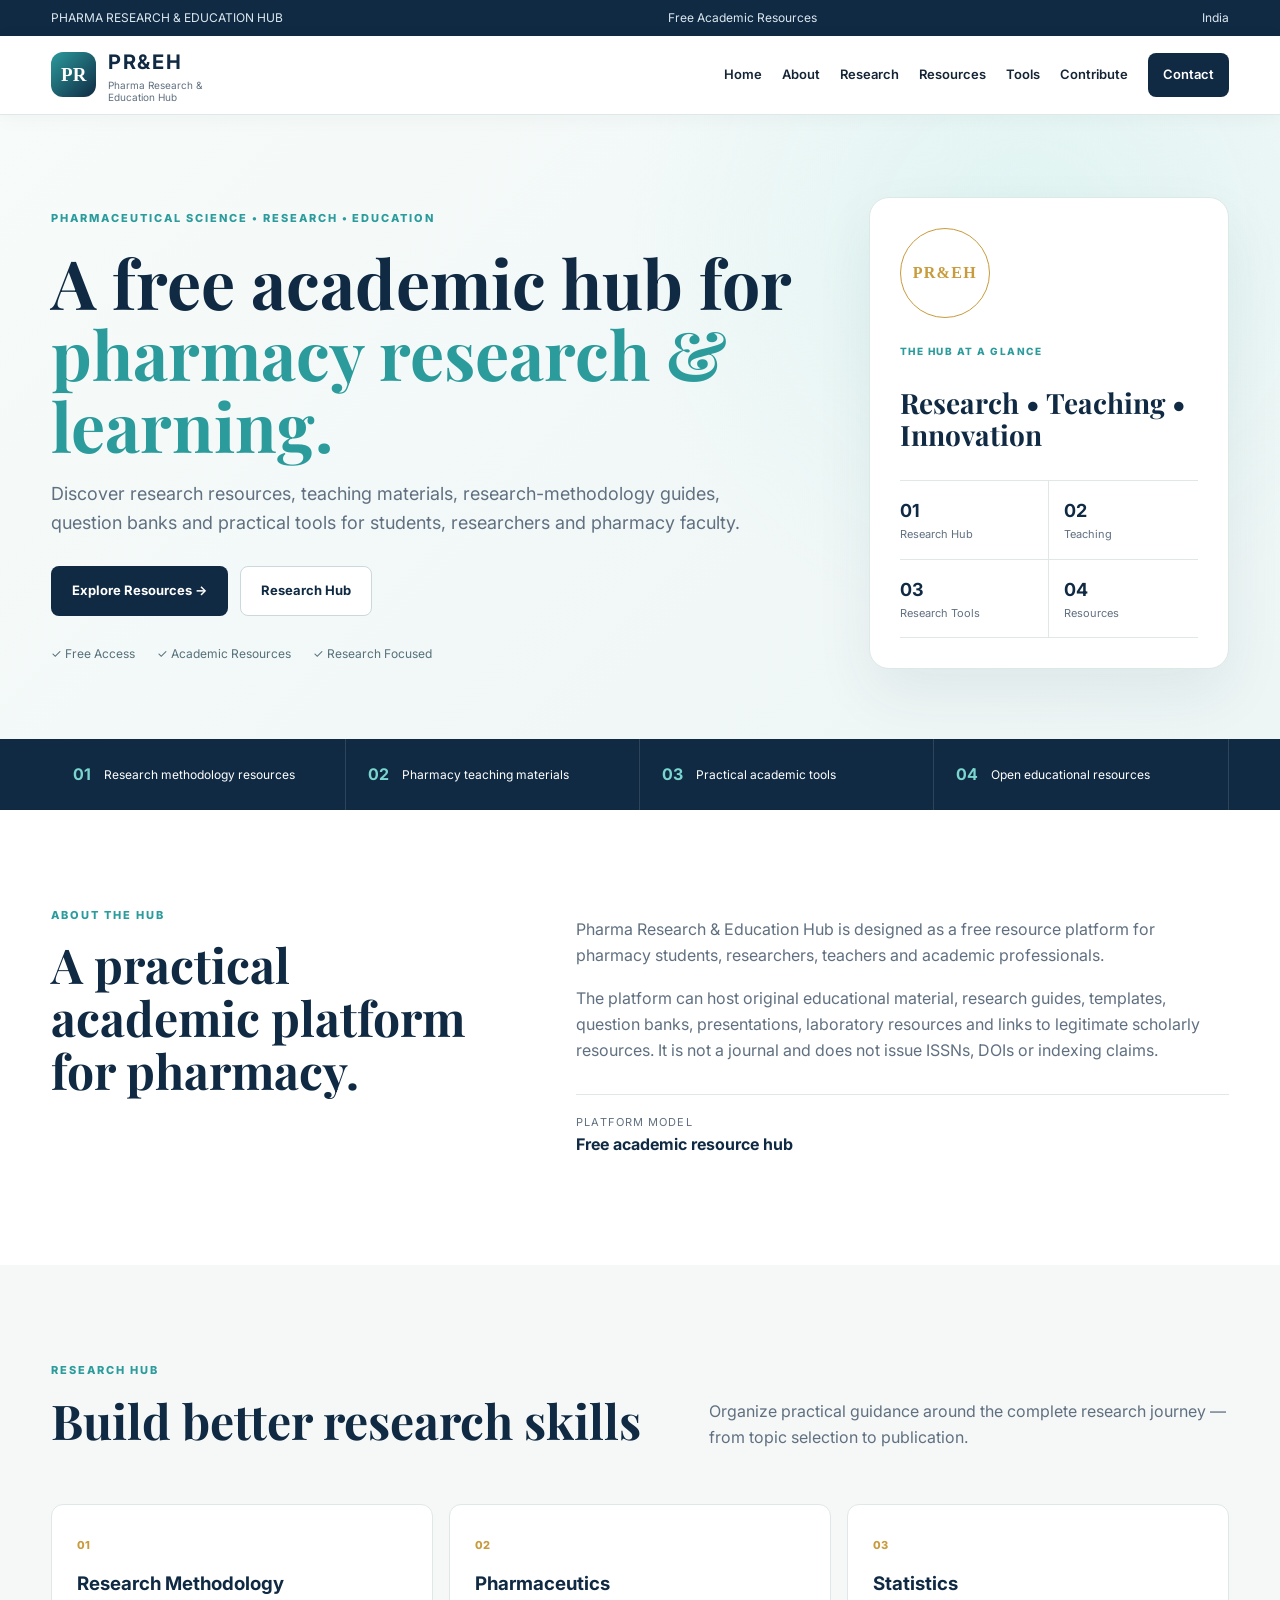
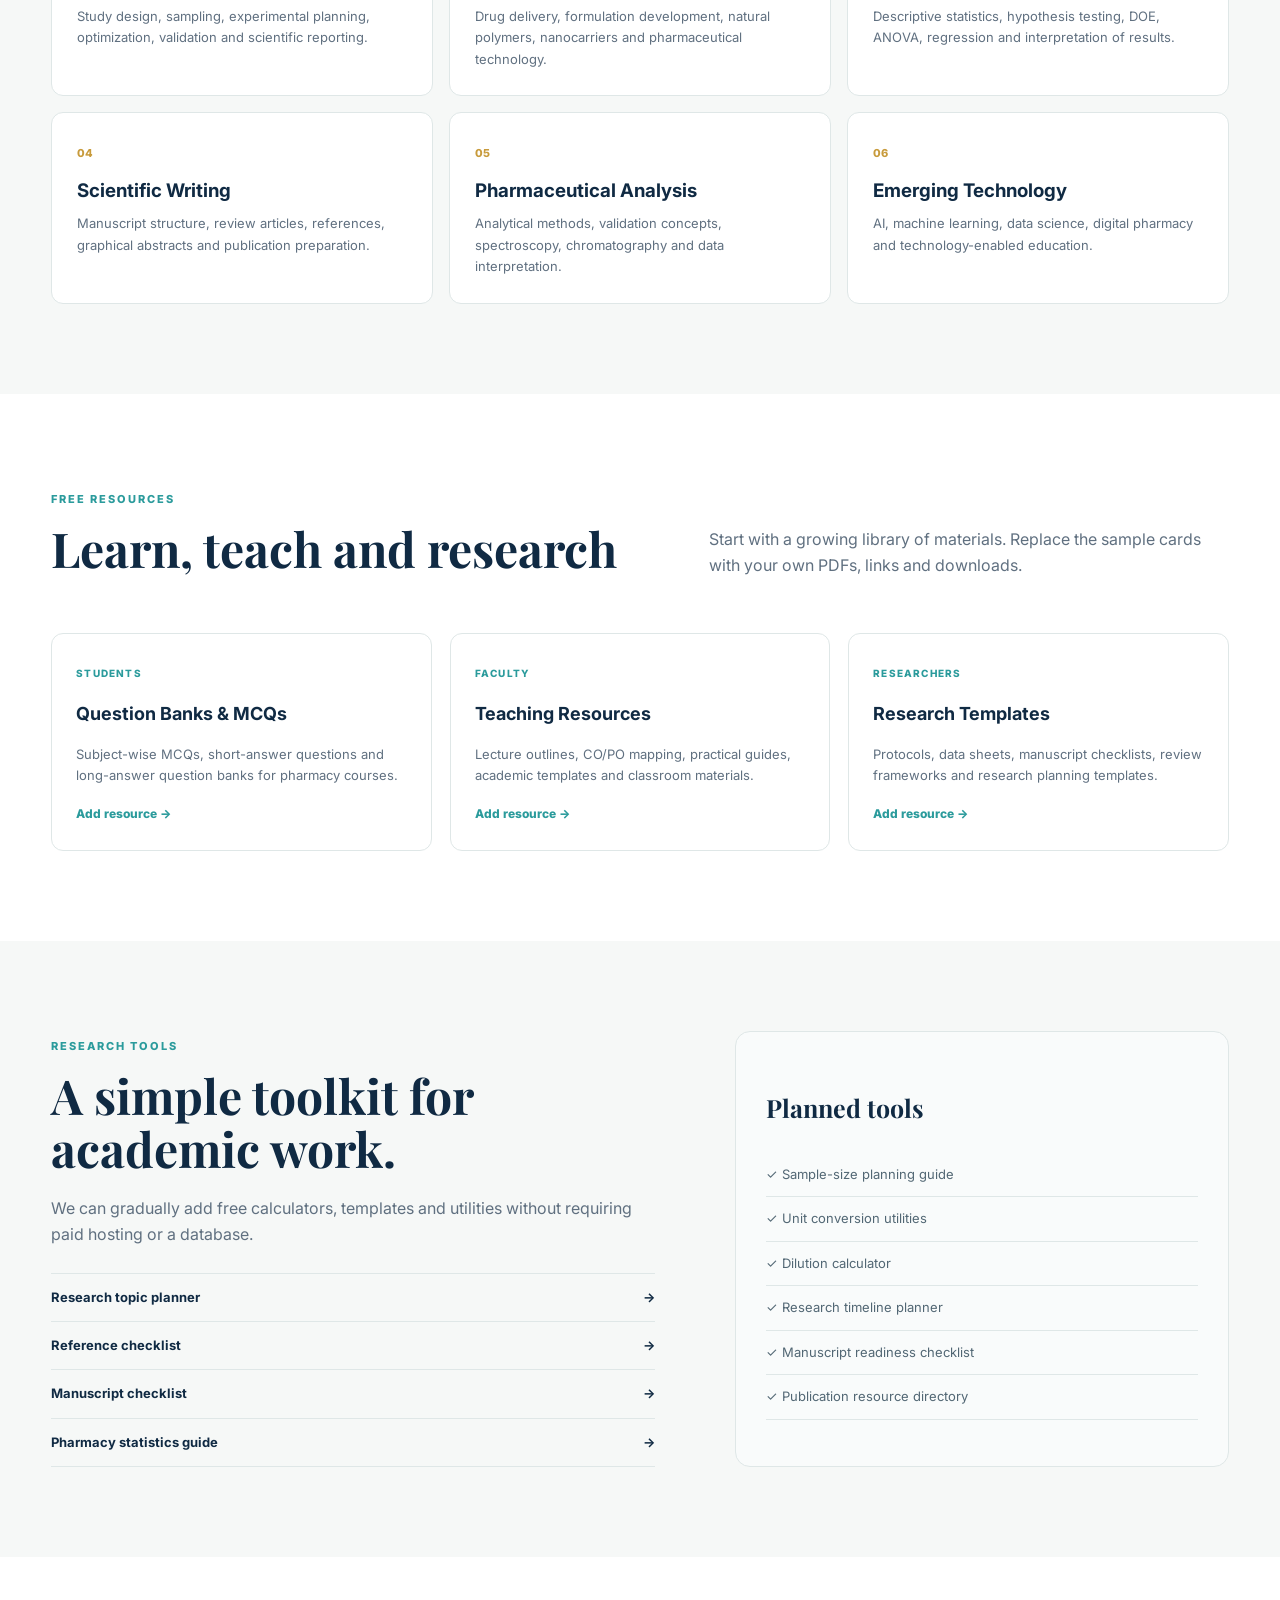
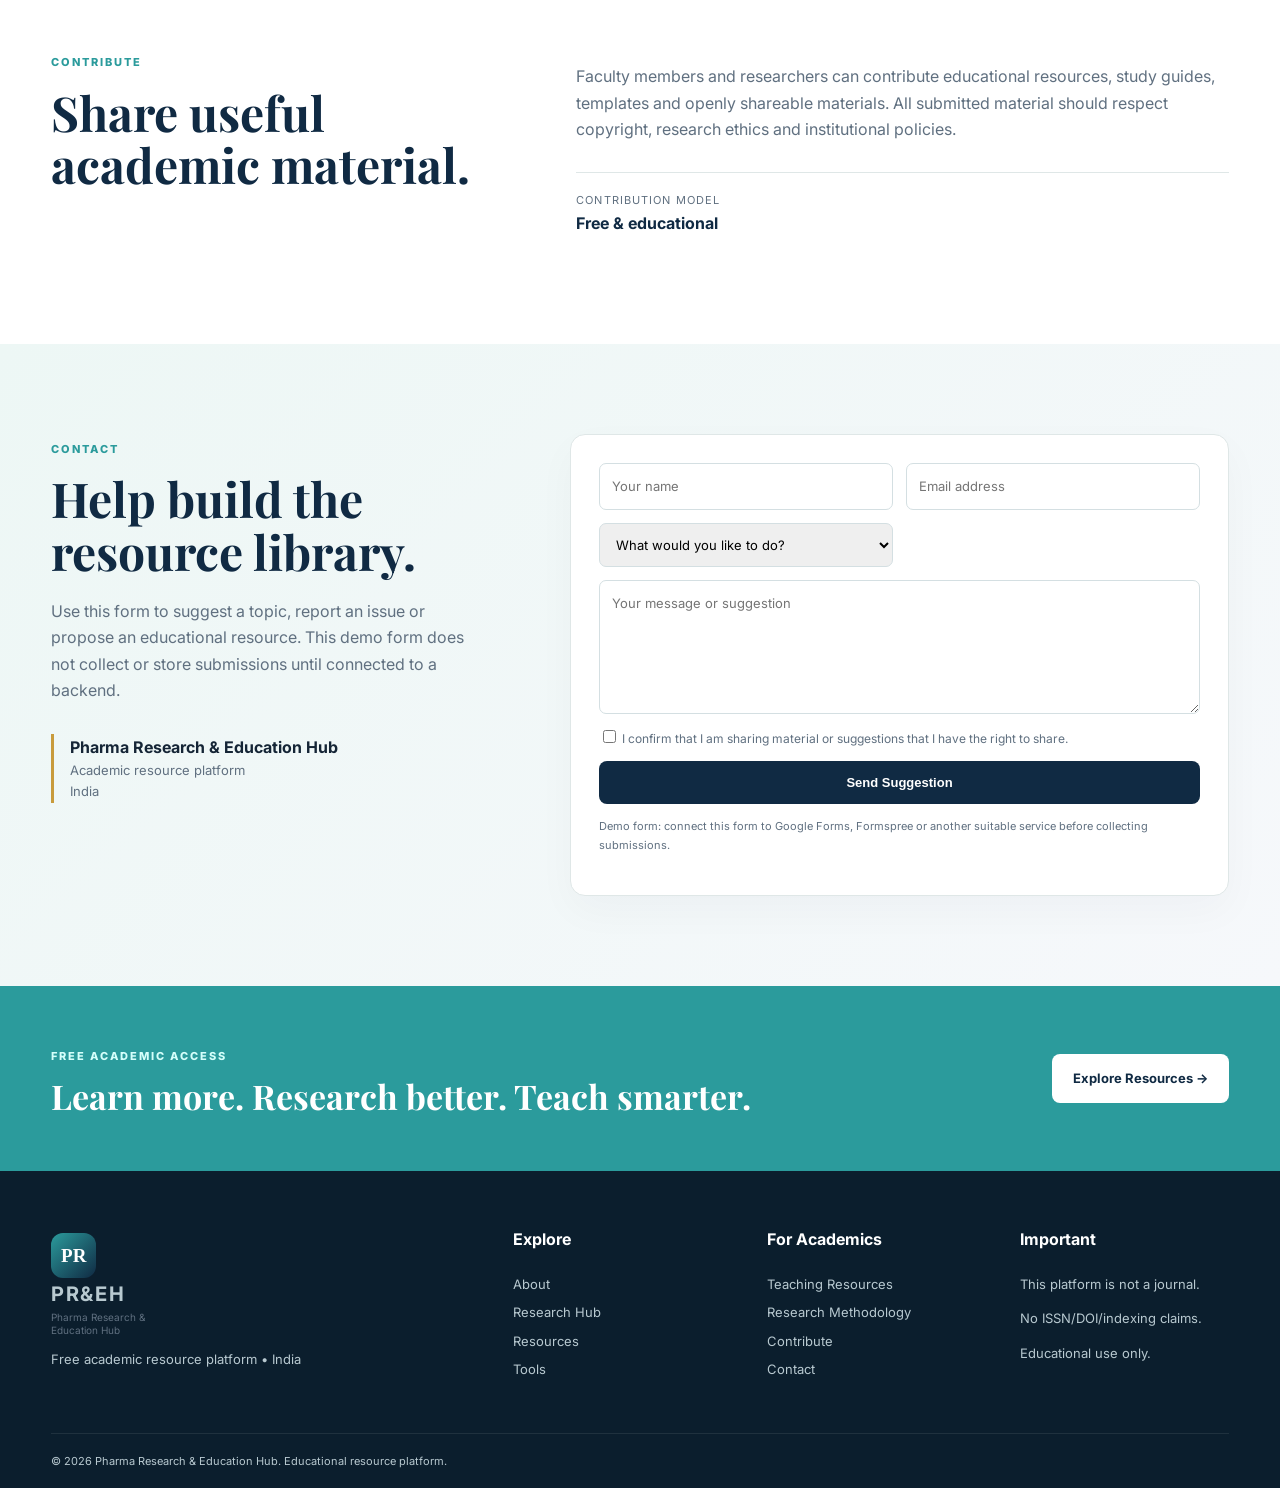
==== index.html @ 1d6e542a "Add files via upload" ====
<!DOCTYPE html>
<html lang="en">
<head>
<meta charset="UTF-8"><meta name="viewport" content="width=device-width, initial-scale=1.0">
<meta name="description" content="Pharma Research & Education Hub — a free academic resource platform for pharmaceutical sciences, research methodology, teaching resources and scholarly learning.">
<title>Pharma Research & Education Hub</title>
<link rel="preconnect" href="https://fonts.googleapis.com"><link rel="preconnect" href="https://fonts.gstatic.com" crossorigin>
<link href="https://fonts.googleapis.com/css2?family=Inter:wght@400;500;600;700&family=Playfair+Display:wght@600;700&display=swap" rel="stylesheet"><link rel="stylesheet" href="styles.css">
</head>
<body>
<div class="topbar"><div class="container topbar-inner"><span>PHARMA RESEARCH & EDUCATION HUB</span><span>Free Academic Resources</span><span>India</span></div></div>
<header class="header"><div class="container nav-wrap"><a class="brand" href="#home"><div class="brand-mark">PR</div><div><strong>PR&amp;EH</strong><small>Pharma Research &amp;<br>Education Hub</small></div></a><button class="menu" aria-label="Toggle navigation">☰</button>
<nav><a href="#home">Home</a><a href="#about">About</a><a href="#research">Research</a><a href="#resources">Resources</a><a href="#tools">Tools</a><a href="#contribute">Contribute</a><a class="nav-submit" href="#contact">Contact</a></nav></div></header>
<main id="home">
<section class="hero"><div class="container hero-grid"><div><span class="eyebrow">PHARMACEUTICAL SCIENCE • RESEARCH • EDUCATION</span><h1>A free academic hub for <em>pharmacy research &amp; learning.</em></h1><p class="lead">Discover research resources, teaching materials, research-methodology guides, question banks and practical tools for students, researchers and pharmacy faculty.</p><div class="hero-actions"><a class="btn primary" href="#resources">Explore Resources →</a><a class="btn secondary" href="#research">Research Hub</a></div><div class="hero-meta"><span>✓ Free Access</span><span>✓ Academic Resources</span><span>✓ Research Focused</span></div></div><div class="hero-card"><div class="seal">PR&amp;EH</div><p class="card-kicker">THE HUB AT A GLANCE</p><h3>Research • Teaching • Innovation</h3><div class="stats"><div><b>01</b><span>Research Hub</span></div><div><b>02</b><span>Teaching</span></div><div><b>03</b><span>Research Tools</span></div><div><b>04</b><span>Resources</span></div></div></div></div></section>
<section class="trust"><div class="container trust-grid"><div><b>01</b><span>Research methodology resources</span></div><div><b>02</b><span>Pharmacy teaching materials</span></div><div><b>03</b><span>Practical academic tools</span></div><div><b>04</b><span>Open educational resources</span></div></div></section>
<section id="about" class="section"><div class="container two-col"><div><span class="eyebrow">ABOUT THE HUB</span><h2>A practical academic platform for pharmacy.</h2></div><div><p>Pharma Research &amp; Education Hub is designed as a free resource platform for pharmacy students, researchers, teachers and academic professionals.</p><p>The platform can host original educational material, research guides, templates, question banks, presentations, laboratory resources and links to legitimate scholarly resources. It is not a journal and does not issue ISSNs, DOIs or indexing claims.</p><div class="publisher"><span>Platform model</span><strong>Free academic resource hub</strong></div></div></div></section>
<section id="research" class="section alt"><div class="container"><div class="section-head"><div><span class="eyebrow">RESEARCH HUB</span><h2>Build better research skills</h2></div><p>Organize practical guidance around the complete research journey — from topic selection to publication.</p></div><div class="cards">
<div class="topic"><span>01</span><h3>Research Methodology</h3><p>Study design, sampling, experimental planning, optimization, validation and scientific reporting.</p></div>
<div class="topic"><span>02</span><h3>Pharmaceutics</h3><p>Drug delivery, formulation development, natural polymers, nanocarriers and pharmaceutical technology.</p></div>
<div class="topic"><span>03</span><h3>Statistics</h3><p>Descriptive statistics, hypothesis testing, DOE, ANOVA, regression and interpretation of results.</p></div>
<div class="topic"><span>04</span><h3>Scientific Writing</h3><p>Manuscript structure, review articles, references, graphical abstracts and publication preparation.</p></div>
<div class="topic"><span>05</span><h3>Pharmaceutical Analysis</h3><p>Analytical methods, validation concepts, spectroscopy, chromatography and data interpretation.</p></div>
<div class="topic"><span>06</span><h3>Emerging Technology</h3><p>AI, machine learning, data science, digital pharmacy and technology-enabled education.</p></div>
</div></div></section>
<section id="resources" class="section"><div class="container"><div class="section-head"><div><span class="eyebrow">FREE RESOURCES</span><h2>Learn, teach and research</h2></div><p>Start with a growing library of materials. Replace the sample cards with your own PDFs, links and downloads.</p></div><div class="article-list resource-list">
<article><span>STUDENTS</span><h3>Question Banks &amp; MCQs</h3><p>Subject-wise MCQs, short-answer questions and long-answer question banks for pharmacy courses.</p><a href="#contact">Add resource →</a></article>
<article><span>FACULTY</span><h3>Teaching Resources</h3><p>Lecture outlines, CO/PO mapping, practical guides, academic templates and classroom materials.</p><a href="#contact">Add resource →</a></article>
<article><span>RESEARCHERS</span><h3>Research Templates</h3><p>Protocols, data sheets, manuscript checklists, review frameworks and research planning templates.</p><a href="#contact">Add resource →</a></article>
</div></div></section>
<section id="tools" class="section alt"><div class="container author-grid"><div><span class="eyebrow">RESEARCH TOOLS</span><h2>A simple toolkit for academic work.</h2><p>We can gradually add free calculators, templates and utilities without requiring paid hosting or a database.</p><div class="author-links"><a href="#">Research topic planner <span>→</span></a><a href="#">Reference checklist <span>→</span></a><a href="#">Manuscript checklist <span>→</span></a><a href="#">Pharmacy statistics guide <span>→</span></a></div></div><div class="check-card"><h3>Planned tools</h3><label>✓ Sample-size planning guide</label><label>✓ Unit conversion utilities</label><label>✓ Dilution calculator</label><label>✓ Research timeline planner</label><label>✓ Manuscript readiness checklist</label><label>✓ Publication resource directory</label></div></div></section>
<section id="contribute" class="section"><div class="container two-col"><div><span class="eyebrow">CONTRIBUTE</span><h2>Share useful academic material.</h2></div><div><p>Faculty members and researchers can contribute educational resources, study guides, templates and openly shareable materials. All submitted material should respect copyright, research ethics and institutional policies.</p><div class="publisher"><span>Contribution model</span><strong>Free &amp; educational</strong></div></div></div></section>
<section id="contact" class="section submit"><div class="container submit-grid"><div><span class="eyebrow">CONTACT</span><h2>Help build the resource library.</h2><p>Use this form to suggest a topic, report an issue or propose an educational resource. This demo form does not collect or store submissions until connected to a backend.</p><div class="contact-mini"><b>Pharma Research &amp; Education Hub</b><span>Academic resource platform</span><span>India</span></div></div><form id="submissionForm"><input required name="name" placeholder="Your name"><input required type="email" name="email" placeholder="Email address"><select required name="type"><option value="">What would you like to do?</option><option>Suggest a resource</option><option>Suggest a research topic</option><option>Report an issue</option><option>Suggest a tool</option><option>Other</option></select><textarea required name="message" rows="5" placeholder="Your message or suggestion"></textarea><label class="consent"><input required type="checkbox"> I confirm that I am sharing material or suggestions that I have the right to share.</label><button class="btn primary" type="submit">Send Suggestion</button><p class="form-note">Demo form: connect this form to Google Forms, Formspree or another suitable service before collecting submissions.</p><div id="formMessage"></div></form></div></section>
<section class="cta"><div class="container cta-inner"><div><span class="eyebrow">FREE ACADEMIC ACCESS</span><h2>Learn more. Research better. Teach smarter.</h2></div><a class="btn light" href="#resources">Explore Resources →</a></div></section>
</main>
<footer><div class="container footer-grid"><div><a class="brand footer-brand" href="#home"><div class="brand-mark">PR</div><div><strong>PR&amp;EH</strong><small>Pharma Research &amp;<br>Education Hub</small></div></a><p>Free academic resource platform • India</p></div><div><h4>Explore</h4><a href="#about">About</a><a href="#research">Research Hub</a><a href="#resources">Resources</a><a href="#tools">Tools</a></div><div><h4>For Academics</h4><a href="#resources">Teaching Resources</a><a href="#research">Research Methodology</a><a href="#contribute">Contribute</a><a href="#contact">Contact</a></div><div><h4>Important</h4><p>This platform is not a journal.</p><p>No ISSN/DOI/indexing claims.</p><p>Educational use only.</p></div></div><div class="container copyright">© 2026 Pharma Research &amp; Education Hub. Educational resource platform.</div></footer>
<script src="script.js"></script></body></html>
---- styles.css ----
:root{--navy:#102a43;--blue:#176b87;--teal:#2b9b9c;--gold:#c89b3c;--cream:#f6f8f7;--ink:#152536;--muted:#607080;--white:#fff;--line:#dfe7e7}*{box-sizing:border-box}html{scroll-behavior:smooth}body{margin:0;color:var(--ink);font-family:Inter,Arial,sans-serif;line-height:1.65;background:#fff}.container{width:min(1180px,92%);margin:auto}.topbar{background:var(--navy);color:#dbe8ef;font-size:12px}.topbar-inner{display:flex;justify-content:space-between;gap:20px;padding:8px 0}.header{position:sticky;top:0;z-index:20;background:#fff;border-bottom:1px solid var(--line);box-shadow:0 3px 20px #0b253d0a}.nav-wrap{min-height:78px;display:flex;align-items:center;justify-content:space-between;gap:20px}.brand{display:flex;gap:12px;align-items:center;text-decoration:none;color:var(--navy)}.brand-mark{width:45px;height:45px;border-radius:12px;background:linear-gradient(135deg,var(--teal),var(--navy));display:grid;place-items:center;color:#fff;font-family:Georgia;font-weight:700;font-size:19px}.brand strong{display:block;font-size:20px;letter-spacing:.08em}.brand small{display:block;font-size:10px;line-height:1.25;color:var(--muted)}nav{display:flex;align-items:center;gap:20px}nav a{color:var(--ink);text-decoration:none;font-size:13px;font-weight:600}nav a:hover{color:var(--teal)}.nav-submit{background:var(--navy);color:#fff!important;padding:11px 15px;border-radius:8px}.menu{display:none;border:0;background:none;font-size:26px}.hero{background:radial-gradient(circle at 80% 20%,#dff4f2,transparent 35%),linear-gradient(135deg,#f7fbfa,#edf5f5);padding:82px 0 70px}.hero-grid{display:grid;grid-template-columns:1.35fr .65fr;gap:70px;align-items:center}.eyebrow{font-size:11px;letter-spacing:.18em;color:var(--teal);font-weight:800}.hero h1{font:700 clamp(42px,5.3vw,70px)/1.05 'Playfair Display',serif;color:var(--navy);margin:18px 0}.hero h1 em{color:var(--teal);font-style:normal}.lead{font-size:18px;color:var(--muted);max-width:720px}.hero-actions{display:flex;gap:12px;flex-wrap:wrap;margin:28px 0}.btn{display:inline-flex;justify-content:center;align-items:center;padding:13px 20px;border-radius:8px;text-decoration:none;border:1px solid transparent;font-weight:700;font-size:13px;cursor:pointer}.primary{background:var(--navy);color:#fff}.secondary{background:#fff;color:var(--navy);border-color:#cbd9dc}.light{background:#fff;color:var(--navy)}.hero-meta{display:flex;gap:22px;color:#55707a;font-size:12px;flex-wrap:wrap}.hero-card{background:#fff;border:1px solid #dce9e7;border-radius:20px;padding:30px;box-shadow:0 25px 60px #10354b12}.seal{width:90px;height:90px;border:1px solid var(--gold);border-radius:50%;display:grid;place-items:center;margin-bottom:25px;color:var(--gold);font-family:Georgia;font-weight:bold;letter-spacing:.08em}.card-kicker{font-size:10px;letter-spacing:.15em;color:var(--teal);font-weight:800}.hero-card h3{font:700 28px/1.15 'Playfair Display',serif;color:var(--navy)}.stats{display:grid;grid-template-columns:1fr 1fr;border-top:1px solid var(--line);margin-top:25px}.stats div{padding:15px 0;border-bottom:1px solid var(--line)}.stats div:nth-child(odd){border-right:1px solid var(--line);padding-right:10px}.stats div:nth-child(even){padding-left:15px}.stats b,.stats span{display:block}.stats b{font-size:18px;color:var(--navy)}.stats span{font-size:11px;color:var(--muted)}.trust{background:var(--navy);color:#fff}.trust-grid{display:grid;grid-template-columns:repeat(4,1fr)}.trust-grid div{padding:22px;border-right:1px solid #ffffff20;display:flex;gap:13px;align-items:center}.trust-grid b{color:#79d5cd}.trust-grid span{font-size:12px}.section{padding:90px 0}.alt{background:var(--cream)}.two-col{display:grid;grid-template-columns:.8fr 1.2fr;gap:90px}.section h2{font:700 clamp(32px,4vw,48px)/1.1 'Playfair Display',serif;color:var(--navy);margin:12px 0 20px}.section p{color:var(--muted)}.publisher{margin-top:30px;padding:18px 0;border-top:1px solid var(--line);display:flex;flex-direction:column}.publisher span{font-size:11px;color:var(--muted);text-transform:uppercase;letter-spacing:.1em}.publisher strong{color:var(--navy)}.section-head{display:flex;justify-content:space-between;align-items:end;gap:40px;margin-bottom:38px}.section-head>p{max-width:520px}.cards{display:grid;grid-template-columns:repeat(3,1fr);gap:16px}.topic{background:#fff;border:1px solid var(--line);padding:25px;border-radius:12px;transition:.2s}.topic:hover{transform:translateY(-3px);box-shadow:0 12px 30px #0b253d0c}.topic span{font-size:11px;color:var(--gold);font-weight:800}.topic h3{margin:12px 0 6px;color:var(--navy)}.topic p{font-size:13px;margin:0}.text-link{color:var(--teal);font-weight:700;text-decoration:none;font-size:13px}.issue-banner{background:linear-gradient(115deg,var(--navy),#1d5267);color:#fff;border-radius:16px;padding:34px;display:flex;justify-content:space-between;gap:30px;align-items:center}.issue-banner h3{font:700 28px/1.2 'Playfair Display',serif;margin:10px 0}.issue-banner p{color:#d3e0e4;margin:0}.issue-label{font-size:10px;letter-spacing:.16em;color:#85d6cf;font-weight:800}.article-list{display:grid;grid-template-columns:repeat(3,1fr);gap:18px;margin-top:20px}.article-list article{border:1px solid var(--line);border-radius:12px;padding:24px}.article-list article>span,.person>div>span{font-size:10px;color:var(--teal);font-weight:800;letter-spacing:.12em}.article-list h3{color:var(--navy);font-size:18px;line-height:1.3}.article-list p{font-size:13px}.article-list a{color:var(--teal);font-size:12px;font-weight:800;text-decoration:none}.board{display:grid;grid-template-columns:2fr 1fr 1fr;gap:16px}.person{background:#fff;border:1px solid var(--line);padding:25px;border-radius:12px;display:flex;gap:18px}.featured{background:var(--navy);color:#fff}.person h3{margin:7px 0 2px;color:var(--navy)}.featured h3{color:#fff}.person p{font-size:12px;margin:2px 0}.featured p{color:#c9dbe1}.muted{opacity:.8}.avatar{min-width:60px;height:60px;border-radius:50%;background:linear-gradient(135deg,var(--teal),var(--gold));display:grid;place-items:center;color:#fff;font-weight:800}.avatar.small{min-width:45px;height:45px;font-size:12px}.author-grid{display:grid;grid-template-columns:1.1fr .9fr;gap:80px}.author-links{margin-top:25px;border-top:1px solid var(--line)}.author-links a{display:flex;justify-content:space-between;padding:13px 0;border-bottom:1px solid var(--line);text-decoration:none;color:var(--navy);font-weight:700;font-size:13px}.check-card{border:1px solid var(--line);border-radius:15px;padding:30px;background:#f9fbfb}.check-card h3{font-family:'Playfair Display',serif;color:var(--navy);font-size:25px}.check-card label{display:block;border-bottom:1px solid var(--line);padding:11px 0;font-size:13px;color:#526774}.submit{background:linear-gradient(135deg,#edf7f5,#f6f8fb)}.submit-grid{display:grid;grid-template-columns:.8fr 1.2fr;gap:80px}.contact-mini{border-left:3px solid var(--gold);padding-left:16px;display:flex;flex-direction:column;margin-top:30px}.contact-mini span{color:var(--muted);font-size:13px}.submit form{background:#fff;padding:28px;border:1px solid var(--line);border-radius:15px;display:grid;grid-template-columns:1fr 1fr;gap:13px;box-shadow:0 15px 40px #0b253d08}.submit input,.submit select,.submit textarea{width:100%;border:1px solid #d4dfe2;border-radius:7px;padding:12px;font:inherit;font-size:13px}.submit textarea,.submit input[type=file],.consent,.submit form button,.form-note,#formMessage{grid-column:1/-1}.consent{font-size:12px;color:var(--muted)}.consent input{width:auto}.form-note{font-size:11px;color:#7c8b93;margin:0}.policy-grid{display:grid;grid-template-columns:1fr 1fr;gap:12px}details{background:#fff;border:1px solid var(--line);border-radius:9px;padding:18px}summary{font-weight:700;color:var(--navy);cursor:pointer}details p{font-size:13px;margin-bottom:0}.cta{background:var(--teal);color:#fff;padding:55px 0}.cta-inner{display:flex;justify-content:space-between;align-items:center;gap:30px}.cta h2{font:700 34px/1.15 'Playfair Display',serif;max-width:700px;margin:10px 0 0}.cta .eyebrow{color:#d5fffb}footer{background:#0b1e2d;color:#b8c9d0;padding:55px 0 0}.footer-grid{display:grid;grid-template-columns:2fr 1fr 1fr 1fr;gap:45px;padding-bottom:45px}.footer-brand{color:#fff}.footer-grid h4{color:#fff;margin-top:0}.footer-grid a{display:block;color:#b8c9d0;text-decoration:none;font-size:13px;margin:7px 0}.footer-grid p{font-size:13px}.copyright{border-top:1px solid #ffffff15;padding:18px 0;font-size:11px}.hidden{display:none}@media(max-width:900px){nav{display:none}.menu{display:block}.nav-wrap.open nav{display:flex;position:absolute;top:78px;left:0;right:0;background:#fff;flex-direction:column;padding:20px;border-bottom:1px solid var(--line)}.hero-grid,.two-col,.author-grid,.submit-grid{grid-template-columns:1fr;gap:40px}.cards,.article-list{grid-template-columns:1fr 1fr}.board{grid-template-columns:1fr}.trust-grid{grid-template-columns:1fr 1fr}.footer-grid{grid-template-columns:1fr 1fr}.section-head{align-items:start;flex-direction:column}}@media(max-width:600px){.topbar-inner{display:none}.hero{padding:55px 0}.cards,.article-list,.policy-grid,.trust-grid,.footer-grid{grid-template-columns:1fr}.hero h1{font-size:42px}.section{padding:60px 0}.issue-banner,.cta-inner{flex-direction:column;align-items:flex-start}.submit form{grid-template-columns:1fr}.submit textarea,.submit input[type=file],.consent,.submit form button,.form-note,#formMessage{grid-column:1}.brand small{font-size:8px}}
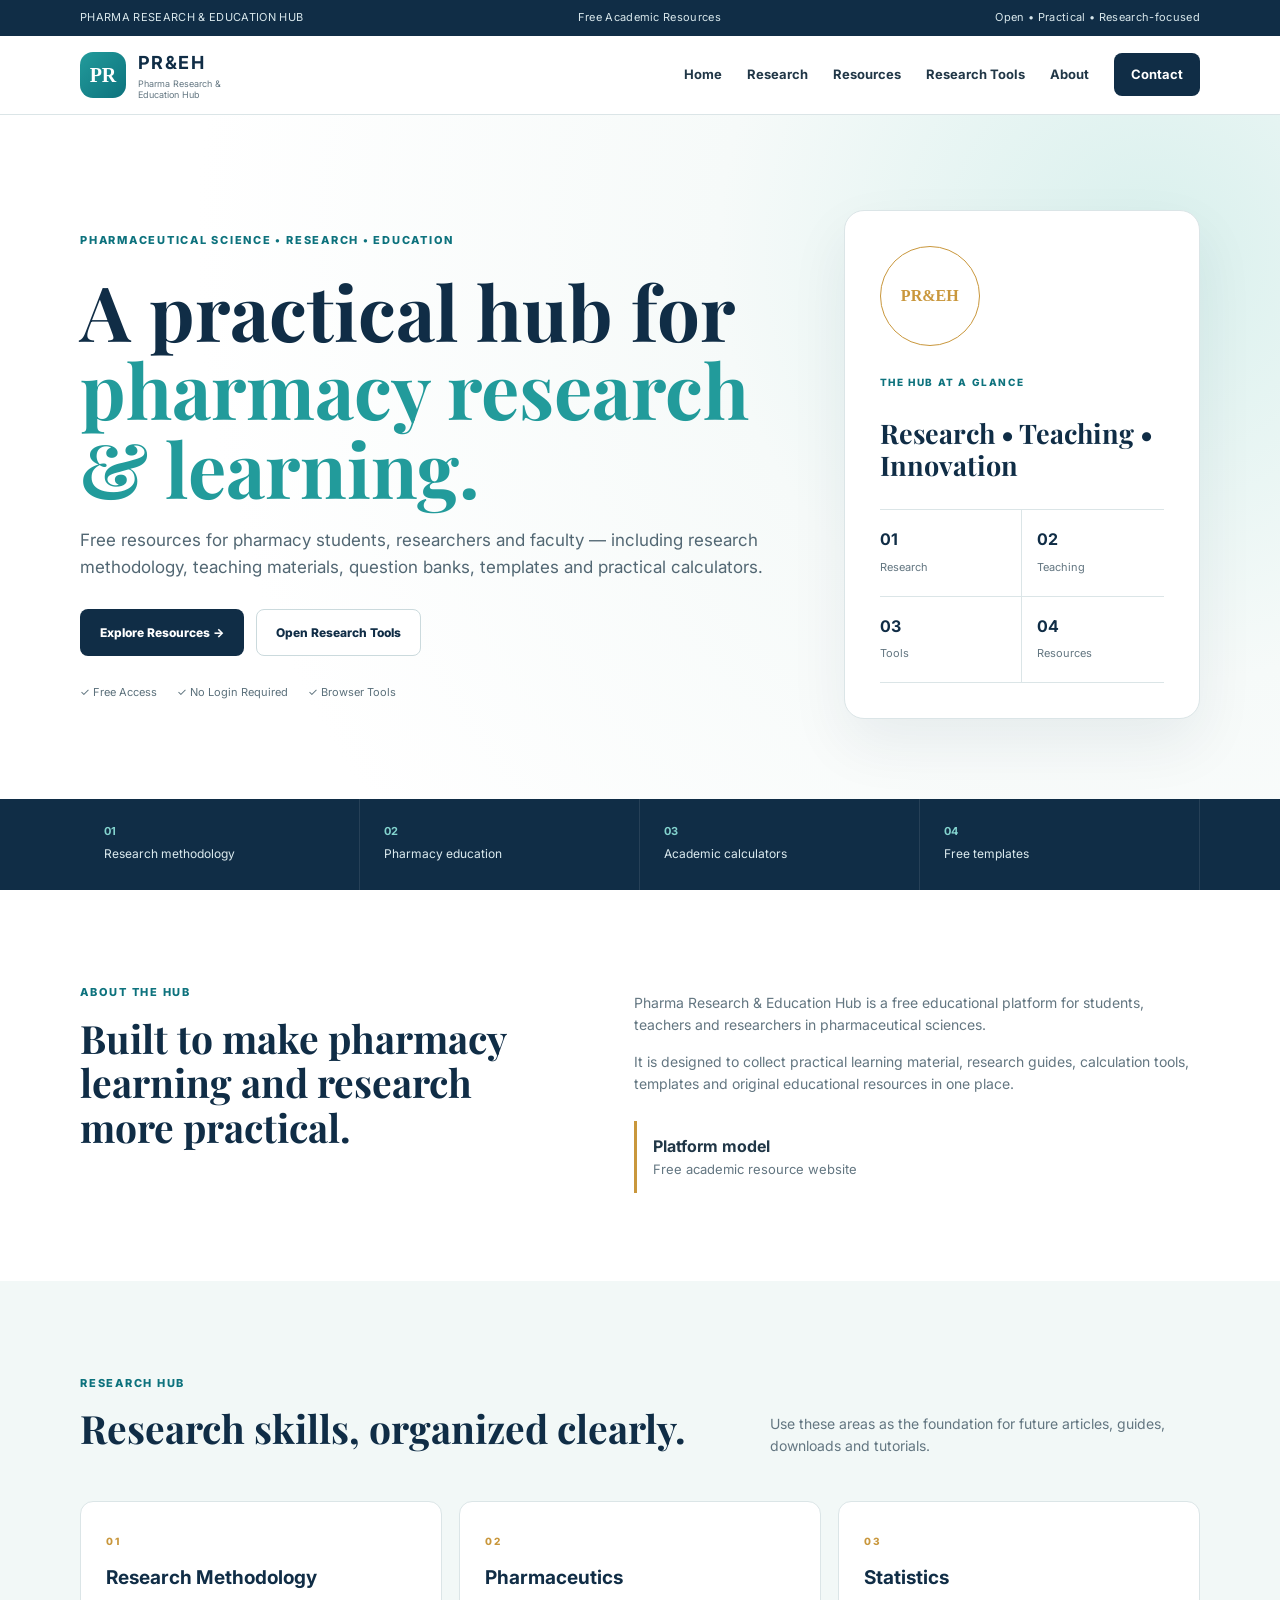
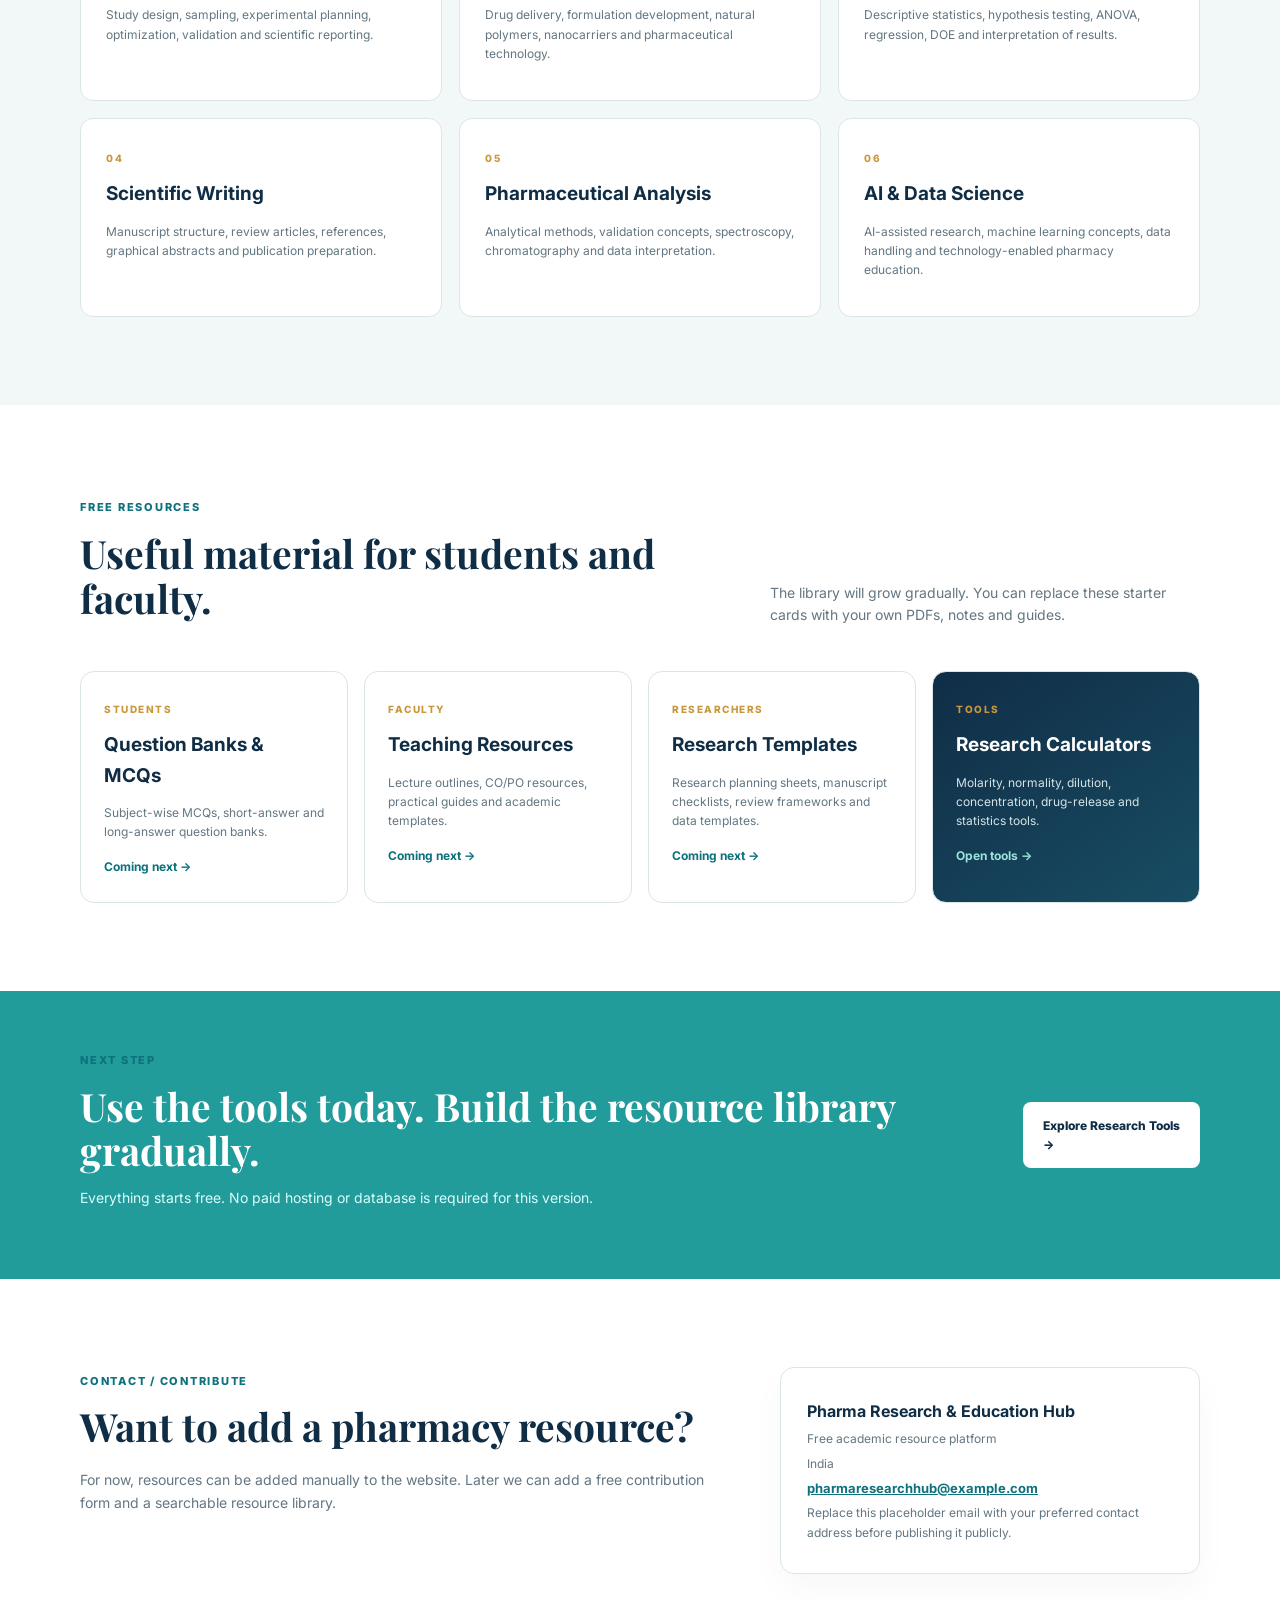
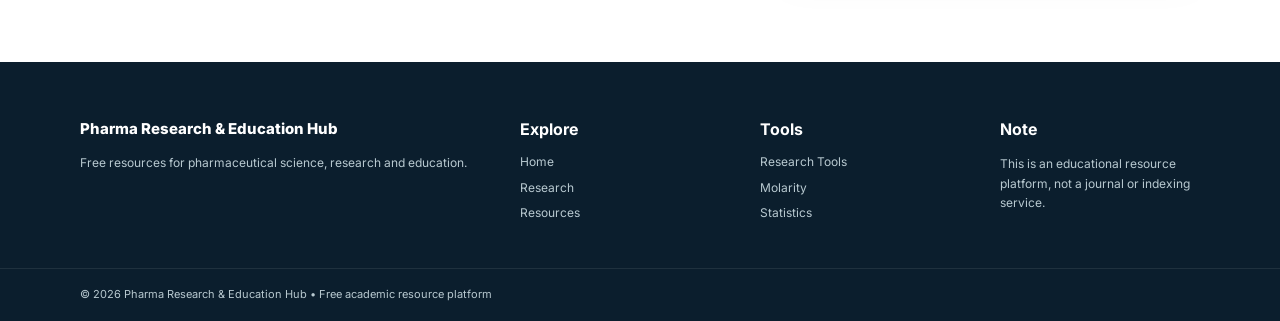
==== commit d47f9359: "Add files via upload" ====
--- a/index.html
+++ b/index.html
@@ -1,37 +1,38 @@
-<!DOCTYPE html>
+<!doctype html>
 <html lang="en">
 <head>
-<meta charset="UTF-8"><meta name="viewport" content="width=device-width, initial-scale=1.0">
-<meta name="description" content="Pharma Research & Education Hub — a free academic resource platform for pharmaceutical sciences, research methodology, teaching resources and scholarly learning.">
+<meta charset="utf-8"><meta name="viewport" content="width=device-width,initial-scale=1">
+<meta name="description" content="Pharma Research & Education Hub — free pharmacy research, teaching resources and browser-based academic tools.">
 <title>Pharma Research & Education Hub</title>
 <link rel="preconnect" href="https://fonts.googleapis.com"><link rel="preconnect" href="https://fonts.gstatic.com" crossorigin>
-<link href="https://fonts.googleapis.com/css2?family=Inter:wght@400;500;600;700&family=Playfair+Display:wght@600;700&display=swap" rel="stylesheet"><link rel="stylesheet" href="styles.css">
+<link href="https://fonts.googleapis.com/css2?family=Inter:wght@400;500;600;700;800&family=Playfair+Display:wght@600;700&display=swap" rel="stylesheet">
+<link rel="stylesheet" href="styles.css">
 </head>
 <body>
-<div class="topbar"><div class="container topbar-inner"><span>PHARMA RESEARCH & EDUCATION HUB</span><span>Free Academic Resources</span><span>India</span></div></div>
-<header class="header"><div class="container nav-wrap"><a class="brand" href="#home"><div class="brand-mark">PR</div><div><strong>PR&amp;EH</strong><small>Pharma Research &amp;<br>Education Hub</small></div></a><button class="menu" aria-label="Toggle navigation">☰</button>
-<nav><a href="#home">Home</a><a href="#about">About</a><a href="#research">Research</a><a href="#resources">Resources</a><a href="#tools">Tools</a><a href="#contribute">Contribute</a><a class="nav-submit" href="#contact">Contact</a></nav></div></header>
-<main id="home">
-<section class="hero"><div class="container hero-grid"><div><span class="eyebrow">PHARMACEUTICAL SCIENCE • RESEARCH • EDUCATION</span><h1>A free academic hub for <em>pharmacy research &amp; learning.</em></h1><p class="lead">Discover research resources, teaching materials, research-methodology guides, question banks and practical tools for students, researchers and pharmacy faculty.</p><div class="hero-actions"><a class="btn primary" href="#resources">Explore Resources →</a><a class="btn secondary" href="#research">Research Hub</a></div><div class="hero-meta"><span>✓ Free Access</span><span>✓ Academic Resources</span><span>✓ Research Focused</span></div></div><div class="hero-card"><div class="seal">PR&amp;EH</div><p class="card-kicker">THE HUB AT A GLANCE</p><h3>Research • Teaching • Innovation</h3><div class="stats"><div><b>01</b><span>Research Hub</span></div><div><b>02</b><span>Teaching</span></div><div><b>03</b><span>Research Tools</span></div><div><b>04</b><span>Resources</span></div></div></div></div></section>
-<section class="trust"><div class="container trust-grid"><div><b>01</b><span>Research methodology resources</span></div><div><b>02</b><span>Pharmacy teaching materials</span></div><div><b>03</b><span>Practical academic tools</span></div><div><b>04</b><span>Open educational resources</span></div></div></section>
-<section id="about" class="section"><div class="container two-col"><div><span class="eyebrow">ABOUT THE HUB</span><h2>A practical academic platform for pharmacy.</h2></div><div><p>Pharma Research &amp; Education Hub is designed as a free resource platform for pharmacy students, researchers, teachers and academic professionals.</p><p>The platform can host original educational material, research guides, templates, question banks, presentations, laboratory resources and links to legitimate scholarly resources. It is not a journal and does not issue ISSNs, DOIs or indexing claims.</p><div class="publisher"><span>Platform model</span><strong>Free academic resource hub</strong></div></div></div></section>
-<section id="research" class="section alt"><div class="container"><div class="section-head"><div><span class="eyebrow">RESEARCH HUB</span><h2>Build better research skills</h2></div><p>Organize practical guidance around the complete research journey — from topic selection to publication.</p></div><div class="cards">
+<div class="topbar"><div class="container topbar-inner"><span>PHARMA RESEARCH & EDUCATION HUB</span><span>Free Academic Resources</span><span>Open • Practical • Research-focused</span></div></div>
+<header class="header"><div class="container nav-wrap"><a class="brand" href="index.html"><div class="brand-mark">PR</div><div><strong>PR&amp;EH</strong><small>Pharma Research &amp;<br>Education Hub</small></div></a><button class="menu" aria-label="Toggle navigation">☰</button>
+<nav><a href="index.html">Home</a><a href="#research">Research</a><a href="#resources">Resources</a><a href="tools.html">Research Tools</a><a href="#about">About</a><a class="nav-submit" href="#contact">Contact</a></nav></div></header>
+<main>
+<section class="hero"><div class="container hero-grid"><div><span class="eyebrow">PHARMACEUTICAL SCIENCE • RESEARCH • EDUCATION</span><h1>A practical hub for <em>pharmacy research &amp; learning.</em></h1><p class="lead">Free resources for pharmacy students, researchers and faculty — including research methodology, teaching materials, question banks, templates and practical calculators.</p><div class="hero-actions"><a class="btn primary" href="#resources">Explore Resources →</a><a class="btn secondary" href="tools.html">Open Research Tools</a></div><div class="hero-meta"><span>✓ Free Access</span><span>✓ No Login Required</span><span>✓ Browser Tools</span></div></div><div class="hero-card"><div class="seal">PR&amp;EH</div><p class="card-kicker">THE HUB AT A GLANCE</p><h3>Research • Teaching • Innovation</h3><div class="stats"><div><b>01</b><span>Research</span></div><div><b>02</b><span>Teaching</span></div><div><b>03</b><span>Tools</span></div><div><b>04</b><span>Resources</span></div></div></div></div></section>
+<section class="trust"><div class="container trust-grid"><div><b>01</b><span>Research methodology</span></div><div><b>02</b><span>Pharmacy education</span></div><div><b>03</b><span>Academic calculators</span></div><div><b>04</b><span>Free templates</span></div></div></section>
+<section id="about" class="section"><div class="container two-col"><div><span class="eyebrow">ABOUT THE HUB</span><h2>Built to make pharmacy learning and research more practical.</h2></div><div><p>Pharma Research &amp; Education Hub is a free educational platform for students, teachers and researchers in pharmaceutical sciences.</p><p>It is designed to collect practical learning material, research guides, calculation tools, templates and original educational resources in one place.</p><div class="info-box"><strong>Platform model</strong><span>Free academic resource website</span></div></div></div></section>
+<section id="research" class="section alt"><div class="container"><div class="section-head"><div><span class="eyebrow">RESEARCH HUB</span><h2>Research skills, organized clearly.</h2></div><p>Use these areas as the foundation for future articles, guides, downloads and tutorials.</p></div><div class="cards">
 <div class="topic"><span>01</span><h3>Research Methodology</h3><p>Study design, sampling, experimental planning, optimization, validation and scientific reporting.</p></div>
 <div class="topic"><span>02</span><h3>Pharmaceutics</h3><p>Drug delivery, formulation development, natural polymers, nanocarriers and pharmaceutical technology.</p></div>
-<div class="topic"><span>03</span><h3>Statistics</h3><p>Descriptive statistics, hypothesis testing, DOE, ANOVA, regression and interpretation of results.</p></div>
+<div class="topic"><span>03</span><h3>Statistics</h3><p>Descriptive statistics, hypothesis testing, ANOVA, regression, DOE and interpretation of results.</p></div>
 <div class="topic"><span>04</span><h3>Scientific Writing</h3><p>Manuscript structure, review articles, references, graphical abstracts and publication preparation.</p></div>
 <div class="topic"><span>05</span><h3>Pharmaceutical Analysis</h3><p>Analytical methods, validation concepts, spectroscopy, chromatography and data interpretation.</p></div>
-<div class="topic"><span>06</span><h3>Emerging Technology</h3><p>AI, machine learning, data science, digital pharmacy and technology-enabled education.</p></div>
+<div class="topic"><span>06</span><h3>AI &amp; Data Science</h3><p>AI-assisted research, machine learning concepts, data handling and technology-enabled pharmacy education.</p></div>
 </div></div></section>
-<section id="resources" class="section"><div class="container"><div class="section-head"><div><span class="eyebrow">FREE RESOURCES</span><h2>Learn, teach and research</h2></div><p>Start with a growing library of materials. Replace the sample cards with your own PDFs, links and downloads.</p></div><div class="article-list resource-list">
-<article><span>STUDENTS</span><h3>Question Banks &amp; MCQs</h3><p>Subject-wise MCQs, short-answer questions and long-answer question banks for pharmacy courses.</p><a href="#contact">Add resource →</a></article>
-<article><span>FACULTY</span><h3>Teaching Resources</h3><p>Lecture outlines, CO/PO mapping, practical guides, academic templates and classroom materials.</p><a href="#contact">Add resource →</a></article>
-<article><span>RESEARCHERS</span><h3>Research Templates</h3><p>Protocols, data sheets, manuscript checklists, review frameworks and research planning templates.</p><a href="#contact">Add resource →</a></article>
+<section id="resources" class="section"><div class="container"><div class="section-head"><div><span class="eyebrow">FREE RESOURCES</span><h2>Useful material for students and faculty.</h2></div><p>The library will grow gradually. You can replace these starter cards with your own PDFs, notes and guides.</p></div><div class="resource-grid">
+<a class="resource-card" href="#contact"><span>STUDENTS</span><h3>Question Banks &amp; MCQs</h3><p>Subject-wise MCQs, short-answer and long-answer question banks.</p><b>Coming next →</b></a>
+<a class="resource-card" href="#contact"><span>FACULTY</span><h3>Teaching Resources</h3><p>Lecture outlines, CO/PO resources, practical guides and academic templates.</p><b>Coming next →</b></a>
+<a class="resource-card" href="#contact"><span>RESEARCHERS</span><h3>Research Templates</h3><p>Research planning sheets, manuscript checklists, review frameworks and data templates.</p><b>Coming next →</b></a>
+<a class="resource-card featured-resource" href="tools.html"><span>TOOLS</span><h3>Research Calculators</h3><p>Molarity, normality, dilution, concentration, drug-release and statistics tools.</p><b>Open tools →</b></a>
 </div></div></section>
-<section id="tools" class="section alt"><div class="container author-grid"><div><span class="eyebrow">RESEARCH TOOLS</span><h2>A simple toolkit for academic work.</h2><p>We can gradually add free calculators, templates and utilities without requiring paid hosting or a database.</p><div class="author-links"><a href="#">Research topic planner <span>→</span></a><a href="#">Reference checklist <span>→</span></a><a href="#">Manuscript checklist <span>→</span></a><a href="#">Pharmacy statistics guide <span>→</span></a></div></div><div class="check-card"><h3>Planned tools</h3><label>✓ Sample-size planning guide</label><label>✓ Unit conversion utilities</label><label>✓ Dilution calculator</label><label>✓ Research timeline planner</label><label>✓ Manuscript readiness checklist</label><label>✓ Publication resource directory</label></div></div></section>
-<section id="contribute" class="section"><div class="container two-col"><div><span class="eyebrow">CONTRIBUTE</span><h2>Share useful academic material.</h2></div><div><p>Faculty members and researchers can contribute educational resources, study guides, templates and openly shareable materials. All submitted material should respect copyright, research ethics and institutional policies.</p><div class="publisher"><span>Contribution model</span><strong>Free &amp; educational</strong></div></div></div></section>
-<section id="contact" class="section submit"><div class="container submit-grid"><div><span class="eyebrow">CONTACT</span><h2>Help build the resource library.</h2><p>Use this form to suggest a topic, report an issue or propose an educational resource. This demo form does not collect or store submissions until connected to a backend.</p><div class="contact-mini"><b>Pharma Research &amp; Education Hub</b><span>Academic resource platform</span><span>India</span></div></div><form id="submissionForm"><input required name="name" placeholder="Your name"><input required type="email" name="email" placeholder="Email address"><select required name="type"><option value="">What would you like to do?</option><option>Suggest a resource</option><option>Suggest a research topic</option><option>Report an issue</option><option>Suggest a tool</option><option>Other</option></select><textarea required name="message" rows="5" placeholder="Your message or suggestion"></textarea><label class="consent"><input required type="checkbox"> I confirm that I am sharing material or suggestions that I have the right to share.</label><button class="btn primary" type="submit">Send Suggestion</button><p class="form-note">Demo form: connect this form to Google Forms, Formspree or another suitable service before collecting submissions.</p><div id="formMessage"></div></form></div></section>
-<section class="cta"><div class="container cta-inner"><div><span class="eyebrow">FREE ACADEMIC ACCESS</span><h2>Learn more. Research better. Teach smarter.</h2></div><a class="btn light" href="#resources">Explore Resources →</a></div></section>
+<section class="section cta"><div class="container cta-inner"><div><span class="eyebrow">NEXT STEP</span><h2>Use the tools today. Build the resource library gradually.</h2><p>Everything starts free. No paid hosting or database is required for this version.</p></div><a class="btn light" href="tools.html">Explore Research Tools →</a></div></section>
+<section id="contact" class="section"><div class="container contact-panel"><div><span class="eyebrow">CONTACT / CONTRIBUTE</span><h2>Want to add a pharmacy resource?</h2><p>For now, resources can be added manually to the website. Later we can add a free contribution form and a searchable resource library.</p></div><div class="contact-card"><strong>Pharma Research &amp; Education Hub</strong><span>Free academic resource platform</span><span>India</span><a href="mailto:pharmaresearchhub@example.com">pharmaresearchhub@example.com</a><small>Replace this placeholder email with your preferred contact address before publishing it publicly.</small></div></div></section>
 </main>
-<footer><div class="container footer-grid"><div><a class="brand footer-brand" href="#home"><div class="brand-mark">PR</div><div><strong>PR&amp;EH</strong><small>Pharma Research &amp;<br>Education Hub</small></div></a><p>Free academic resource platform • India</p></div><div><h4>Explore</h4><a href="#about">About</a><a href="#research">Research Hub</a><a href="#resources">Resources</a><a href="#tools">Tools</a></div><div><h4>For Academics</h4><a href="#resources">Teaching Resources</a><a href="#research">Research Methodology</a><a href="#contribute">Contribute</a><a href="#contact">Contact</a></div><div><h4>Important</h4><p>This platform is not a journal.</p><p>No ISSN/DOI/indexing claims.</p><p>Educational use only.</p></div></div><div class="container copyright">© 2026 Pharma Research &amp; Education Hub. Educational resource platform.</div></footer>
-<script src="script.js"></script></body></html>
+<footer><div class="container footer-grid"><div><div class="footer-brand">Pharma Research &amp; Education Hub</div><p>Free resources for pharmaceutical science, research and education.</p></div><div><h4>Explore</h4><a href="index.html">Home</a><a href="#research">Research</a><a href="#resources">Resources</a></div><div><h4>Tools</h4><a href="tools.html">Research Tools</a><a href="tools.html#molarity">Molarity</a><a href="tools.html#statistics">Statistics</a></div><div><h4>Note</h4><p>This is an educational resource platform, not a journal or indexing service.</p></div></div><div class="copyright"><div class="container">© 2026 Pharma Research &amp; Education Hub • Free academic resource platform</div></div></footer>
+<script src="script.js"></script>
+</body></html>
--- a/styles.css
+++ b/styles.css
@@ -1 +1 @@
-:root{--navy:#102a43;--blue:#176b87;--teal:#2b9b9c;--gold:#c89b3c;--cream:#f6f8f7;--ink:#152536;--muted:#607080;--white:#fff;--line:#dfe7e7}*{box-sizing:border-box}html{scroll-behavior:smooth}body{margin:0;color:var(--ink);font-family:Inter,Arial,sans-serif;line-height:1.65;background:#fff}.container{width:min(1180px,92%);margin:auto}.topbar{background:var(--navy);color:#dbe8ef;font-size:12px}.topbar-inner{display:flex;justify-content:space-between;gap:20px;padding:8px 0}.header{position:sticky;top:0;z-index:20;background:#fff;border-bottom:1px solid var(--line);box-shadow:0 3px 20px #0b253d0a}.nav-wrap{min-height:78px;display:flex;align-items:center;justify-content:space-between;gap:20px}.brand{display:flex;gap:12px;align-items:center;text-decoration:none;color:var(--navy)}.brand-mark{width:45px;height:45px;border-radius:12px;background:linear-gradient(135deg,var(--teal),var(--navy));display:grid;place-items:center;color:#fff;font-family:Georgia;font-weight:700;font-size:19px}.brand strong{display:block;font-size:20px;letter-spacing:.08em}.brand small{display:block;font-size:10px;line-height:1.25;color:var(--muted)}nav{display:flex;align-items:center;gap:20px}nav a{color:var(--ink);text-decoration:none;font-size:13px;font-weight:600}nav a:hover{color:var(--teal)}.nav-submit{background:var(--navy);color:#fff!important;padding:11px 15px;border-radius:8px}.menu{display:none;border:0;background:none;font-size:26px}.hero{background:radial-gradient(circle at 80% 20%,#dff4f2,transparent 35%),linear-gradient(135deg,#f7fbfa,#edf5f5);padding:82px 0 70px}.hero-grid{display:grid;grid-template-columns:1.35fr .65fr;gap:70px;align-items:center}.eyebrow{font-size:11px;letter-spacing:.18em;color:var(--teal);font-weight:800}.hero h1{font:700 clamp(42px,5.3vw,70px)/1.05 'Playfair Display',serif;color:var(--navy);margin:18px 0}.hero h1 em{color:var(--teal);font-style:normal}.lead{font-size:18px;color:var(--muted);max-width:720px}.hero-actions{display:flex;gap:12px;flex-wrap:wrap;margin:28px 0}.btn{display:inline-flex;justify-content:center;align-items:center;padding:13px 20px;border-radius:8px;text-decoration:none;border:1px solid transparent;font-weight:700;font-size:13px;cursor:pointer}.primary{background:var(--navy);color:#fff}.secondary{background:#fff;color:var(--navy);border-color:#cbd9dc}.light{background:#fff;color:var(--navy)}.hero-meta{display:flex;gap:22px;color:#55707a;font-size:12px;flex-wrap:wrap}.hero-card{background:#fff;border:1px solid #dce9e7;border-radius:20px;padding:30px;box-shadow:0 25px 60px #10354b12}.seal{width:90px;height:90px;border:1px solid var(--gold);border-radius:50%;display:grid;place-items:center;margin-bottom:25px;color:var(--gold);font-family:Georgia;font-weight:bold;letter-spacing:.08em}.card-kicker{font-size:10px;letter-spacing:.15em;color:var(--teal);font-weight:800}.hero-card h3{font:700 28px/1.15 'Playfair Display',serif;color:var(--navy)}.stats{display:grid;grid-template-columns:1fr 1fr;border-top:1px solid var(--line);margin-top:25px}.stats div{padding:15px 0;border-bottom:1px solid var(--line)}.stats div:nth-child(odd){border-right:1px solid var(--line);padding-right:10px}.stats div:nth-child(even){padding-left:15px}.stats b,.stats span{display:block}.stats b{font-size:18px;color:var(--navy)}.stats span{font-size:11px;color:var(--muted)}.trust{background:var(--navy);color:#fff}.trust-grid{display:grid;grid-template-columns:repeat(4,1fr)}.trust-grid div{padding:22px;border-right:1px solid #ffffff20;display:flex;gap:13px;align-items:center}.trust-grid b{color:#79d5cd}.trust-grid span{font-size:12px}.section{padding:90px 0}.alt{background:var(--cream)}.two-col{display:grid;grid-template-columns:.8fr 1.2fr;gap:90px}.section h2{font:700 clamp(32px,4vw,48px)/1.1 'Playfair Display',serif;color:var(--navy);margin:12px 0 20px}.section p{color:var(--muted)}.publisher{margin-top:30px;padding:18px 0;border-top:1px solid var(--line);display:flex;flex-direction:column}.publisher span{font-size:11px;color:var(--muted);text-transform:uppercase;letter-spacing:.1em}.publisher strong{color:var(--navy)}.section-head{display:flex;justify-content:space-between;align-items:end;gap:40px;margin-bottom:38px}.section-head>p{max-width:520px}.cards{display:grid;grid-template-columns:repeat(3,1fr);gap:16px}.topic{background:#fff;border:1px solid var(--line);padding:25px;border-radius:12px;transition:.2s}.topic:hover{transform:translateY(-3px);box-shadow:0 12px 30px #0b253d0c}.topic span{font-size:11px;color:var(--gold);font-weight:800}.topic h3{margin:12px 0 6px;color:var(--navy)}.topic p{font-size:13px;margin:0}.text-link{color:var(--teal);font-weight:700;text-decoration:none;font-size:13px}.issue-banner{background:linear-gradient(115deg,var(--navy),#1d5267);color:#fff;border-radius:16px;padding:34px;display:flex;justify-content:space-between;gap:30px;align-items:center}.issue-banner h3{font:700 28px/1.2 'Playfair Display',serif;margin:10px 0}.issue-banner p{color:#d3e0e4;margin:0}.issue-label{font-size:10px;letter-spacing:.16em;color:#85d6cf;font-weight:800}.article-list{display:grid;grid-template-columns:repeat(3,1fr);gap:18px;margin-top:20px}.article-list article{border:1px solid var(--line);border-radius:12px;padding:24px}.article-list article>span,.person>div>span{font-size:10px;color:var(--teal);font-weight:800;letter-spacing:.12em}.article-list h3{color:var(--navy);font-size:18px;line-height:1.3}.article-list p{font-size:13px}.article-list a{color:var(--teal);font-size:12px;font-weight:800;text-decoration:none}.board{display:grid;grid-template-columns:2fr 1fr 1fr;gap:16px}.person{background:#fff;border:1px solid var(--line);padding:25px;border-radius:12px;display:flex;gap:18px}.featured{background:var(--navy);color:#fff}.person h3{margin:7px 0 2px;color:var(--navy)}.featured h3{color:#fff}.person p{font-size:12px;margin:2px 0}.featured p{color:#c9dbe1}.muted{opacity:.8}.avatar{min-width:60px;height:60px;border-radius:50%;background:linear-gradient(135deg,var(--teal),var(--gold));display:grid;place-items:center;color:#fff;font-weight:800}.avatar.small{min-width:45px;height:45px;font-size:12px}.author-grid{display:grid;grid-template-columns:1.1fr .9fr;gap:80px}.author-links{margin-top:25px;border-top:1px solid var(--line)}.author-links a{display:flex;justify-content:space-between;padding:13px 0;border-bottom:1px solid var(--line);text-decoration:none;color:var(--navy);font-weight:700;font-size:13px}.check-card{border:1px solid var(--line);border-radius:15px;padding:30px;background:#f9fbfb}.check-card h3{font-family:'Playfair Display',serif;color:var(--navy);font-size:25px}.check-card label{display:block;border-bottom:1px solid var(--line);padding:11px 0;font-size:13px;color:#526774}.submit{background:linear-gradient(135deg,#edf7f5,#f6f8fb)}.submit-grid{display:grid;grid-template-columns:.8fr 1.2fr;gap:80px}.contact-mini{border-left:3px solid var(--gold);padding-left:16px;display:flex;flex-direction:column;margin-top:30px}.contact-mini span{color:var(--muted);font-size:13px}.submit form{background:#fff;padding:28px;border:1px solid var(--line);border-radius:15px;display:grid;grid-template-columns:1fr 1fr;gap:13px;box-shadow:0 15px 40px #0b253d08}.submit input,.submit select,.submit textarea{width:100%;border:1px solid #d4dfe2;border-radius:7px;padding:12px;font:inherit;font-size:13px}.submit textarea,.submit input[type=file],.consent,.submit form button,.form-note,#formMessage{grid-column:1/-1}.consent{font-size:12px;color:var(--muted)}.consent input{width:auto}.form-note{font-size:11px;color:#7c8b93;margin:0}.policy-grid{display:grid;grid-template-columns:1fr 1fr;gap:12px}details{background:#fff;border:1px solid var(--line);border-radius:9px;padding:18px}summary{font-weight:700;color:var(--navy);cursor:pointer}details p{font-size:13px;margin-bottom:0}.cta{background:var(--teal);color:#fff;padding:55px 0}.cta-inner{display:flex;justify-content:space-between;align-items:center;gap:30px}.cta h2{font:700 34px/1.15 'Playfair Display',serif;max-width:700px;margin:10px 0 0}.cta .eyebrow{color:#d5fffb}footer{background:#0b1e2d;color:#b8c9d0;padding:55px 0 0}.footer-grid{display:grid;grid-template-columns:2fr 1fr 1fr 1fr;gap:45px;padding-bottom:45px}.footer-brand{color:#fff}.footer-grid h4{color:#fff;margin-top:0}.footer-grid a{display:block;color:#b8c9d0;text-decoration:none;font-size:13px;margin:7px 0}.footer-grid p{font-size:13px}.copyright{border-top:1px solid #ffffff15;padding:18px 0;font-size:11px}.hidden{display:none}@media(max-width:900px){nav{display:none}.menu{display:block}.nav-wrap.open nav{display:flex;position:absolute;top:78px;left:0;right:0;background:#fff;flex-direction:column;padding:20px;border-bottom:1px solid var(--line)}.hero-grid,.two-col,.author-grid,.submit-grid{grid-template-columns:1fr;gap:40px}.cards,.article-list{grid-template-columns:1fr 1fr}.board{grid-template-columns:1fr}.trust-grid{grid-template-columns:1fr 1fr}.footer-grid{grid-template-columns:1fr 1fr}.section-head{align-items:start;flex-direction:column}}@media(max-width:600px){.topbar-inner{display:none}.hero{padding:55px 0}.cards,.article-list,.policy-grid,.trust-grid,.footer-grid{grid-template-columns:1fr}.hero h1{font-size:42px}.section{padding:60px 0}.issue-banner,.cta-inner{flex-direction:column;align-items:flex-start}.submit form{grid-template-columns:1fr}.submit textarea,.submit input[type=file],.consent,.submit form button,.form-note,#formMessage{grid-column:1}.brand small{font-size:8px}}
+:root{--navy:#102d46;--teal:#229b9b;--teal2:#0d727d;--gold:#c9973c;--ink:#213747;--muted:#637681;--line:#dbe5e7;--paper:#fff;--soft:#f2f8f7}*{box-sizing:border-box}html{scroll-behavior:smooth}body{margin:0;color:var(--ink);font-family:Inter,Arial,sans-serif;background:#fff;line-height:1.6}.container{width:min(1120px,calc(100% - 40px));margin:auto}.topbar{background:var(--navy);color:#d8e7eb;font-size:11px;letter-spacing:.03em}.topbar-inner{display:flex;justify-content:space-between;padding:9px 0}.header{background:#fff;border-bottom:1px solid var(--line);position:sticky;top:0;z-index:20}.nav-wrap{min-height:78px;display:flex;align-items:center;justify-content:space-between;position:relative}.brand{display:flex;align-items:center;gap:12px;text-decoration:none;color:var(--navy)}.brand-mark{width:46px;height:46px;border-radius:13px;background:linear-gradient(135deg,var(--teal),var(--teal2));display:grid;place-items:center;color:#fff;font-family:Georgia,serif;font-weight:700;font-size:20px}.brand strong{display:block;font-size:18px;letter-spacing:.08em}.brand small{display:block;color:var(--muted);font-size:9px;line-height:1.25}nav{display:flex;align-items:center;gap:25px}nav a{color:var(--ink);font-size:13px;font-weight:700;text-decoration:none}nav a:hover,nav a.active{color:var(--teal2)}.nav-submit{background:var(--navy);color:#fff!important;padding:11px 17px;border-radius:8px}.menu{display:none;border:0;background:none;font-size:25px;color:var(--navy)}.hero{background:radial-gradient(circle at 90% 20%,#d9f0ed 0,#f6faf9 34%,#fff 75%);padding:95px 0 80px}.hero-grid{display:grid;grid-template-columns:1.45fr .75fr;gap:75px;align-items:center}.eyebrow{font-size:11px;letter-spacing:.16em;color:var(--teal2);font-weight:800}.hero h1,.page-hero h1{font:700 clamp(45px,6vw,76px)/1.03 'Playfair Display',Georgia,serif;color:var(--navy);margin:20px 0}.hero h1 em{color:var(--teal);font-style:normal}.lead{font-size:17px;color:#526773;max-width:720px}.hero-actions{display:flex;gap:12px;margin:28px 0}.btn{display:inline-block;padding:13px 19px;border-radius:8px;text-decoration:none;font-weight:800;font-size:12px;border:1px solid transparent;cursor:pointer}.primary{background:var(--navy);color:#fff}.primary:hover{background:#183f5e}.secondary{background:#fff;border-color:#cbdadd;color:var(--navy)}.light{background:#fff;color:var(--navy)}.hero-meta{display:flex;gap:20px;color:#5b707b;font-size:11px}.hero-card{background:#fff;border:1px solid var(--line);border-radius:20px;padding:35px;box-shadow:0 25px 60px #102d4612}.seal{width:100px;height:100px;border:1px solid var(--gold);border-radius:50%;display:grid;place-items:center;color:var(--gold);font-family:Georgia,serif;font-weight:700;margin-bottom:28px}.card-kicker{font-size:10px;letter-spacing:.16em;color:var(--teal2);font-weight:800}.hero-card h3{font:700 27px/1.2 'Playfair Display',serif;color:var(--navy)}.stats{display:grid;grid-template-columns:1fr 1fr;border-top:1px solid var(--line);margin-top:28px}.stats div{padding:17px 0;border-bottom:1px solid var(--line)}.stats div:nth-child(odd){border-right:1px solid var(--line);padding-right:15px}.stats div:nth-child(even){padding-left:15px}.stats b{display:block;color:var(--navy)}.stats span{font-size:11px;color:var(--muted)}.trust{background:var(--navy);color:#dcebef}.trust-grid{display:grid;grid-template-columns:repeat(4,1fr)}.trust-grid div{padding:24px;border-right:1px solid #ffffff18}.trust-grid b{display:block;color:#83d3ce;font-size:11px}.trust-grid span{font-size:12px}.section{padding:88px 0}.alt{background:var(--soft)}.two-col{display:grid;grid-template-columns:.9fr 1.1fr;gap:90px}.section h2{font:700 39px/1.15 'Playfair Display',serif;color:var(--navy);margin:12px 0 20px}.section p{color:var(--muted);font-size:14px}.info-box{border-left:3px solid var(--gold);padding:13px 16px;margin-top:25px}.info-box strong,.info-box span{display:block}.info-box span{color:var(--muted);font-size:13px}.section-head{display:flex;justify-content:space-between;gap:50px;align-items:end;margin-bottom:30px}.section-head>p{max-width:430px}.cards{display:grid;grid-template-columns:repeat(3,1fr);gap:17px}.topic{background:#fff;border:1px solid var(--line);border-radius:13px;padding:25px}.topic span,.resource-card span{font-size:10px;letter-spacing:.15em;color:var(--gold);font-weight:800}.topic h3,.resource-card h3{color:var(--navy);margin:10px 0 5px;font-size:19px}.topic p,.resource-card p{font-size:12px}.resource-grid{display:grid;grid-template-columns:repeat(4,1fr);gap:16px}.resource-card{display:block;border:1px solid var(--line);border-radius:14px;padding:23px;text-decoration:none;background:#fff}.resource-card b{font-size:12px;color:var(--teal2)}.featured-resource{background:linear-gradient(145deg,var(--navy),#184d63);color:#fff}.featured-resource h3{color:#fff}.featured-resource p{color:#d5e3e6}.featured-resource b{color:#9ce2dc}.cta{background:var(--teal);color:#fff;padding:55px 0}.cta h2{color:#fff;margin-bottom:10px}.cta p{color:#d9fffc}.cta-inner{display:flex;justify-content:space-between;align-items:center;gap:30px}.contact-panel{display:grid;grid-template-columns:1.2fr .8fr;gap:70px;align-items:start}.contact-card{border:1px solid var(--line);border-radius:14px;padding:26px;background:#fff;box-shadow:0 15px 35px #102d4608}.contact-card>*{display:block;margin:5px 0}.contact-card strong{color:var(--navy)}.contact-card span,.contact-card small{color:var(--muted);font-size:12px}.contact-card a{color:var(--teal2);font-size:13px;font-weight:700}footer{background:#0b1e2d;color:#b8c9d0;padding:55px 0 0}.footer-grid{display:grid;grid-template-columns:2fr 1fr 1fr 1fr;gap:40px;padding-bottom:40px}.footer-brand{color:#fff;font-weight:800;font-size:15px}.footer-grid h4{color:#fff;margin:0 0 10px}.footer-grid a{display:block;color:#b8c9d0;text-decoration:none;font-size:12px;margin:6px 0}.footer-grid p{font-size:12px}.copyright{border-top:1px solid #ffffff15;padding:17px 0;font-size:11px}.page-hero{background:linear-gradient(120deg,#edf8f6,#f8fbfb);padding:75px 0 60px;border-bottom:1px solid var(--line)}.page-hero h1{font-size:55px;max-width:780px;margin:15px 0}.page-hero p{font-size:16px;color:var(--muted);max-width:700px}.tool-grid{display:grid;grid-template-columns:repeat(3,1fr);gap:18px}.tool-grid-large{align-items:start}.tool-card{background:#fff;border:1px solid var(--line);border-radius:15px;padding:24px;box-shadow:0 12px 32px #102d4608}.tool-number{font-size:10px;letter-spacing:.15em;color:var(--gold);font-weight:800}.tool-card h3{margin:8px 0 5px;color:var(--navy);font-size:20px}.tool-card p{font-size:12px;min-height:40px;margin-top:0}.tool-fields{display:grid;grid-template-columns:1fr 1fr;gap:10px}.tool-card label{display:block;color:#5c7079;font-size:11px;font-weight:700}.tool-card input,.tool-card select{display:block;width:100%;box-sizing:border-box;margin-top:5px;border:1px solid #d4dfe2;border-radius:7px;padding:10px;font:inherit;font-size:12px;background:#fff}.tool-card>select{margin:10px 0}.tool-btn{margin-top:13px;width:100%;border:0}.tool-result{margin-top:12px;min-height:42px;background:#f1f8f7;border-left:3px solid var(--teal);padding:10px;border-radius:6px;color:var(--navy);font-size:12px}.result-wide{line-height:1.75}.tool-note{margin-top:24px;padding:17px 19px;background:#fff;border:1px solid var(--line);border-radius:10px;color:var(--muted);font-size:12px}.tool-note strong{color:var(--navy)}.hidden{display:none}@media(max-width:950px){nav{display:none}.menu{display:block}.nav-wrap.open nav{display:flex;position:absolute;top:78px;left:0;right:0;background:#fff;flex-direction:column;align-items:flex-start;padding:20px;border-bottom:1px solid var(--line);box-shadow:0 12px 25px #102d4610}.hero-grid,.two-col,.contact-panel{grid-template-columns:1fr;gap:40px}.cards,.tool-grid{grid-template-columns:1fr 1fr}.resource-grid{grid-template-columns:1fr 1fr}.trust-grid{grid-template-columns:1fr 1fr}.footer-grid{grid-template-columns:1fr 1fr}}@media(max-width:600px){.topbar-inner{display:none}.container{width:min(100% - 28px,1120px)}.hero{padding:60px 0}.hero h1{font-size:45px}.hero-actions,.hero-meta,.cta-inner{flex-direction:column;align-items:flex-start}.section{padding:62px 0}.section h2{font-size:32px}.section-head{flex-direction:column;align-items:flex-start;gap:10px}.cards,.tool-grid,.resource-grid,.trust-grid,.footer-grid{grid-template-columns:1fr}.tool-fields{grid-template-columns:1fr}.page-hero h1{font-size:43px}}
